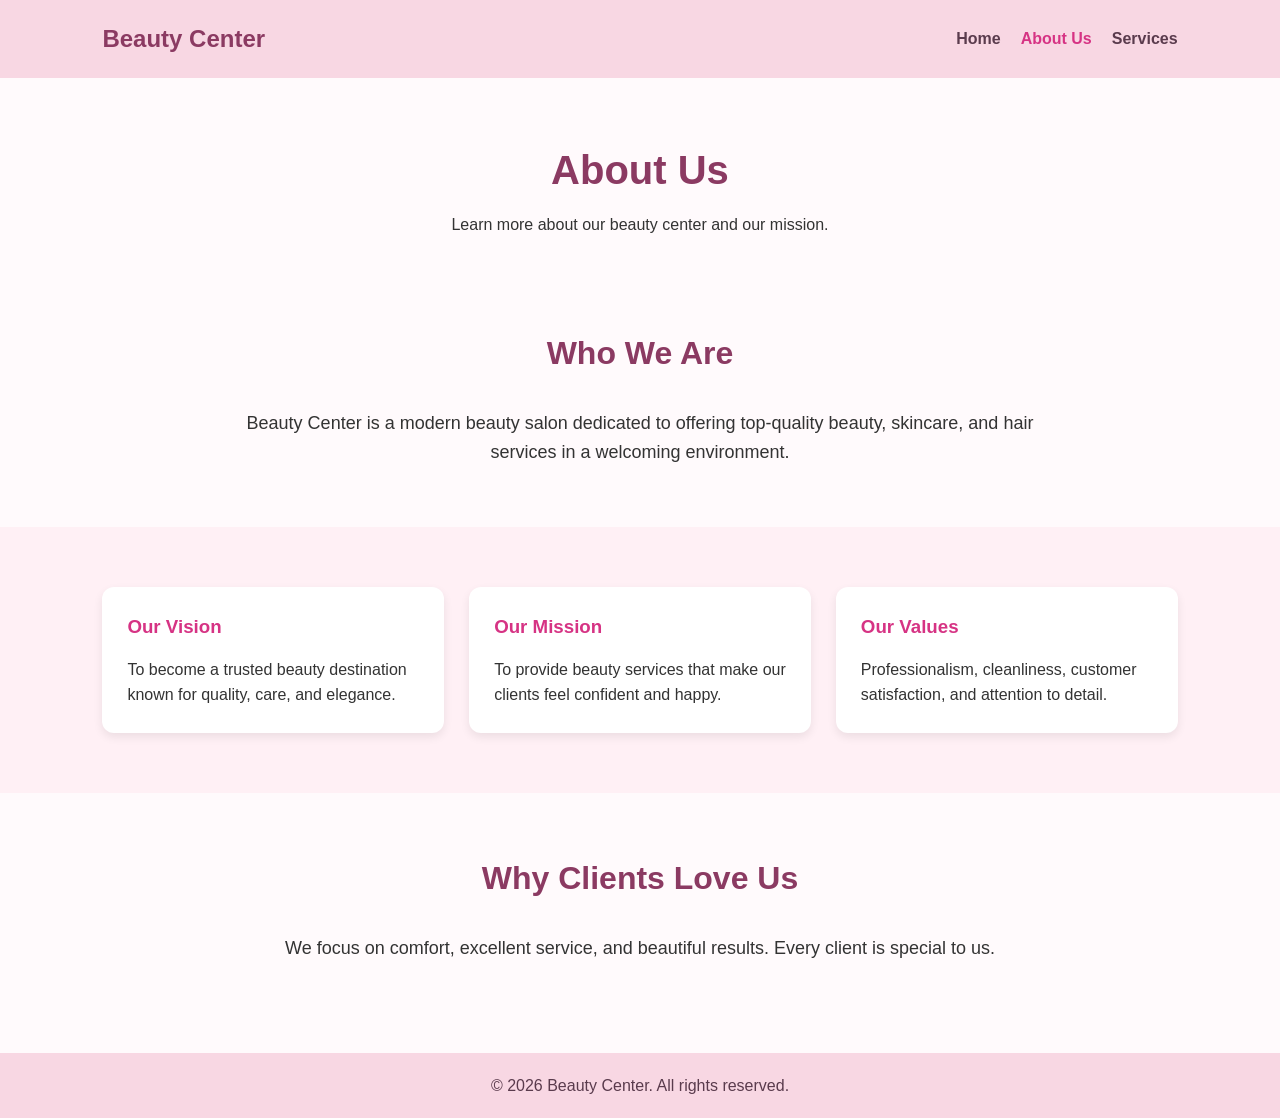
==== about.html @ 6f54ff1e "Add files via upload" ====
<!DOCTYPE html>
<html lang="en">
<head>
  <meta charset="UTF-8" />
  <meta name="viewport" content="width=device-width, initial-scale=1.0" />
  <title>Beauty Center - About Us</title>
  <link rel="stylesheet" href="style.css" />
</head>
<body>

  <header>
    <nav class="navbar">
      <div class="logo">Beauty Center</div>
      <ul class="nav-links">
        <li><a href="index.html">Home</a></li>
        <li><a href="about.html" class="active">About Us</a></li>
        <li><a href="services.html">Services</a></li>
      </ul>
    </nav>
  </header>

  <main>
    <section class="page-header">
      <h1>About Us</h1>
      <p>Learn more about our beauty center and our mission.</p>
    </section>

    <section class="section">
      <h2>Who We Are</h2>
      <p class="center-text">
        Beauty Center is a modern beauty salon dedicated to offering top-quality beauty,
        skincare, and hair services in a welcoming environment.
      </p>
    </section>

    <section class="section light-section">
      <div class="cards">
        <div class="card">
          <h3>Our Vision</h3>
          <p>To become a trusted beauty destination known for quality, care, and elegance.</p>
        </div>
        <div class="card">
          <h3>Our Mission</h3>
          <p>To provide beauty services that make our clients feel confident and happy.</p>
        </div>
        <div class="card">
          <h3>Our Values</h3>
          <p>Professionalism, cleanliness, customer satisfaction, and attention to detail.</p>
        </div>
      </div>
    </section>

    <section class="section">
      <h2>Why Clients Love Us</h2>
      <p class="center-text">
        We focus on comfort, excellent service, and beautiful results. Every client is special to us.
      </p>
    </section>
  </main>

  <footer>
    <p>&copy; 2026 Beauty Center. All rights reserved.</p>
  </footer>

  <script src="script.js"></script>
</body>
</html>
---- style.css ----
* {
  margin: 0;
  padding: 0;
  box-sizing: border-box;
}

body {
  font-family: Arial, sans-serif;
  background-color: #fffafc;
  color: #333;
  line-height: 1.6;
}

.navbar {
  background-color: #f8d7e3;
  display: flex;
  justify-content: space-between;
  align-items: center;
  padding: 20px 8%;
}

.logo {
  font-size: 24px;
  font-weight: bold;
  color: #8b3a62;
}

.nav-links {
  list-style: none;
  display: flex;
  gap: 20px;
}

.nav-links a {
  text-decoration: none;
  color: #5a3b4d;
  font-weight: bold;
  transition: 0.3s;
}

.nav-links a:hover,
.nav-links a.active {
  color: #d63384;
}

.hero {
  height: 85vh;
  display: flex;
  justify-content: center;
  align-items: center;
  text-align: center;
  background: linear-gradient(rgba(255, 240, 245, 0.8), rgba(255, 240, 245, 0.8)),
    url("https://images.unsplash.com/photo-1521590832167-7bcbfaa6381f?auto=format&fit=crop&w=1200&q=80");
  background-size: cover;
  background-position: center;
  padding: 20px;
}

.hero-text {
  max-width: 700px;
}

.hero-text h1 {
  font-size: 48px;
  color: #8b3a62;
  margin-bottom: 20px;
}

.hero-text p {
  font-size: 18px;
  margin-bottom: 25px;
}

.btn {
  display: inline-block;
  padding: 12px 25px;
  background-color: #d63384;
  color: white;
  text-decoration: none;
  border-radius: 8px;
  transition: 0.3s;
}

.btn:hover {
  background-color: #b82b70;
}

.section {
  padding: 60px 8%;
}

.light-section {
  background-color: #fff0f5;
}

.section h2 {
  text-align: center;
  margin-bottom: 30px;
  color: #8b3a62;
  font-size: 32px;
}

.center-text {
  text-align: center;
  max-width: 800px;
  margin: auto;
  font-size: 18px;
}

.cards {
  display: grid;
  grid-template-columns: repeat(3, 1fr);
  gap: 25px;
}

.card {
  background-color: white;
  padding: 25px;
  border-radius: 12px;
  box-shadow: 0 4px 10px rgba(0, 0, 0, 0.08);
  transition: 0.3s;
}

.card:hover {
  transform: translateY(-8px);
}

.card h3 {
  color: #d63384;
  margin-bottom: 15px;
}

.page-header {
  text-align: center;
  padding: 60px 20px 30px;
}

.page-header h1 {
  font-size: 40px;
  color: #8b3a62;
  margin-bottom: 10px;
}

footer {
  background-color: #f8d7e3;
  text-align: center;
  padding: 20px;
  color: #5a3b4d;
  margin-top: 30px;
}

/* Responsive */
@media (max-width: 992px) {
  .cards {
    grid-template-columns: repeat(2, 1fr);
  }

  .hero-text h1 {
    font-size: 38px;
  }
}

@media (max-width: 768px) {
  .navbar {
    flex-direction: column;
    gap: 15px;
  }

  .nav-links {
    flex-direction: column;
    text-align: center;
  }

  .cards {
    grid-template-columns: 1fr;
  }

  .hero {
    height: auto;
    padding: 80px 20px;
  }

  .hero-text h1 {
    font-size: 30px;
  }
}
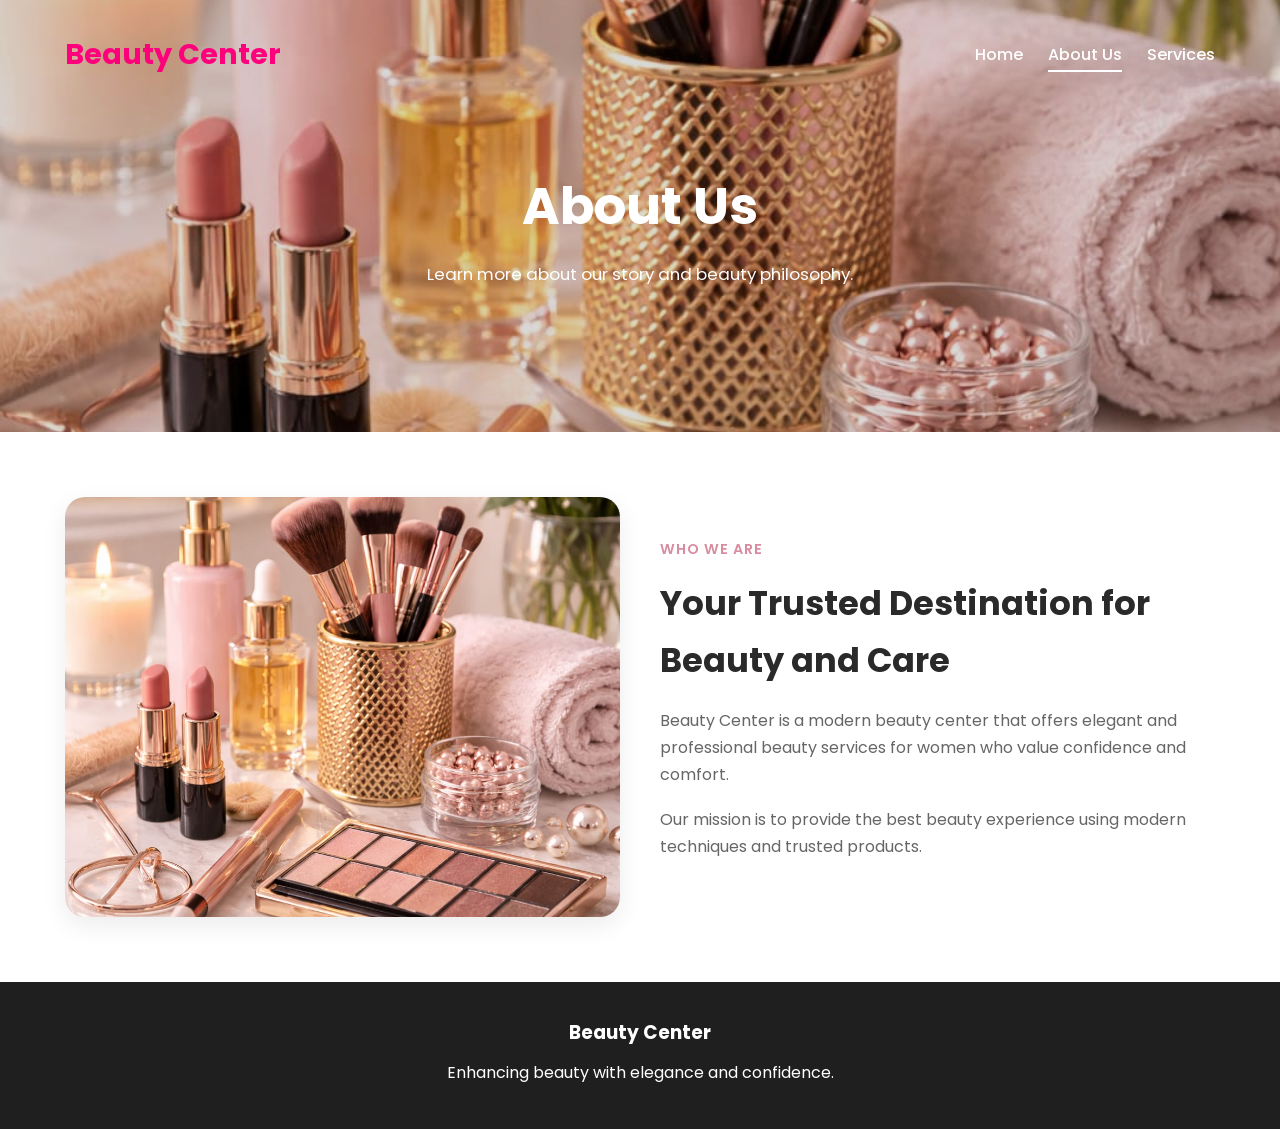
==== commit 1ea7c5c6: "Add files via upload" ====
--- a/about.html
+++ b/about.html
@@ -1,67 +1,76 @@
 <!DOCTYPE html>
 <html lang="en">
 <head>
-  <meta charset="UTF-8" />
-  <meta name="viewport" content="width=device-width, initial-scale=1.0" />
-  <title>Beauty Center - About Us</title>
-  <link rel="stylesheet" href="style.css" />
+<meta charset="UTF-8">
+<meta name="viewport" content="width=device-width, initial-scale=1.0">
+<title>Beauty Center | About Us</title>
+<link rel="stylesheet" href="style.css">
 </head>
+
 <body>
 
-  <header>
-    <nav class="navbar">
-      <div class="logo">Beauty Center</div>
-      <ul class="nav-links">
-        <li><a href="index.html">Home</a></li>
-        <li><a href="about.html" class="active">About Us</a></li>
-        <li><a href="services.html">Services</a></li>
-      </ul>
-    </nav>
-  </header>
+<header class="sub-header about-header">
 
-  <main>
-    <section class="page-header">
-      <h1>About Us</h1>
-      <p>Learn more about our beauty center and our mission.</p>
-    </section>
+<nav class="navbar container">
 
-    <section class="section">
-      <h2>Who We Are</h2>
-      <p class="center-text">
-        Beauty Center is a modern beauty salon dedicated to offering top-quality beauty,
-        skincare, and hair services in a welcoming environment.
-      </p>
-    </section>
+<a href="index.html" class="logo">Beauty <span>Center</span></a>
 
-    <section class="section light-section">
-      <div class="cards">
-        <div class="card">
-          <h3>Our Vision</h3>
-          <p>To become a trusted beauty destination known for quality, care, and elegance.</p>
-        </div>
-        <div class="card">
-          <h3>Our Mission</h3>
-          <p>To provide beauty services that make our clients feel confident and happy.</p>
-        </div>
-        <div class="card">
-          <h3>Our Values</h3>
-          <p>Professionalism, cleanliness, customer satisfaction, and attention to detail.</p>
-        </div>
-      </div>
-    </section>
+<div class="menu-toggle" id="menu-toggle">
+<span></span>
+<span></span>
+<span></span>
+</div>
 
-    <section class="section">
-      <h2>Why Clients Love Us</h2>
-      <p class="center-text">
-        We focus on comfort, excellent service, and beautiful results. Every client is special to us.
-      </p>
-    </section>
-  </main>
+<ul class="nav-links" id="nav-links">
+<li><a href="index.html">Home</a></li>
+<li><a href="about.html" class="active">About Us</a></li>
+<li><a href="services.html">Services</a></li>
+</ul>
 
-  <footer>
-    <p>&copy; 2026 Beauty Center. All rights reserved.</p>
-  </footer>
+</nav>
 
-  <script src="script.js"></script>
+<div class="sub-header-content container">
+<h1>About Us</h1>
+<p>Learn more about our story and beauty philosophy.</p>
+</div>
+
+</header>
+
+
+<section class="section container about-grid">
+
+<div class="about-image">
+<img src="images/about.jpg">
+</div>
+
+<div class="about-text">
+
+<span class="small-heading">Who We Are</span>
+
+<h2>Your Trusted Destination for Beauty and Care</h2>
+
+<p>
+Beauty Center is a modern beauty center that offers elegant and
+professional beauty services for women who value confidence and comfort.
+</p>
+
+<p>
+Our mission is to provide the best beauty experience using modern
+techniques and trusted products.
+</p>
+
+</div>
+
+</section>
+
+<footer class="footer">
+<div class="container footer-content">
+<h3>Beauty Center</h3>
+<p>Enhancing beauty with elegance and confidence.</p>
+</div>
+</footer>
+
+<script src="script.js"></script>
+
 </body>
 </html>
--- a/style.css
+++ b/style.css
@@ -1,186 +1,578 @@
+@import url('https://fonts.googleapis.com/css2?family=Poppins:wght@300;400;500;600;700&display=swap');
+
 * {
   margin: 0;
   padding: 0;
   box-sizing: border-box;
 }
 
+:root {
+  --primary: #d88ca0;
+  --secondary: #fff6f8;
+  --dark: #2a2a2a;
+  --text: #666;
+  --white: #ffffff;
+  --shadow: 0 8px 25px rgba(0, 0, 0, 0.08);
+  --transition: 0.3s ease;
+}
+
+html {
+  scroll-behavior: smooth;
+}
+
 body {
-  font-family: Arial, sans-serif;
-  background-color: #fffafc;
-  color: #333;
-  line-height: 1.6;
-}
-
+  font-family: 'Poppins', sans-serif;
+  color: var(--dark);
+  background: #fff;
+  line-height: 1.7;
+}
+
+img {
+  width: 100%;
+  display: block;
+}
+
+a {
+  text-decoration: none;
+}
+
+ul {
+  list-style: none;
+}
+
+.container {
+  width: 90%;
+  max-width: 1150px;
+  margin: auto;
+}
+
+.section {
+  padding: 65px 0;
+}
+
+.section-title {
+  text-align: center;
+  max-width: 750px;
+  margin: 0 auto 50px;
+}
+
+.section-title h2 {
+  font-size: 2.2rem;
+  margin-bottom: 12px;
+}
+
+.section-title p {
+  color: var(--text);
+}
+
+.small-heading {
+  color: var(--primary);
+  font-size: 0.9rem;
+  font-weight: 600;
+  letter-spacing: 1px;
+  text-transform: uppercase;
+}
+
+.btn {
+  display: inline-block;
+  padding: 13px 28px;
+  border-radius: 30px;
+  transition: var(--transition);
+  font-weight: 500;
+}
+
+.btn-primary {
+  background: var(--primary);
+  color: var(--white);
+}
+
+.btn-primary:hover {
+  transform: translateY(-3px);
+  box-shadow: 0 12px 25px rgba(216, 140, 160, 0.4);
+}
+
+.btn-secondary {
+  border: 2px solid var(--white);
+  color: var(--white);
+}
+
+.btn-secondary:hover {
+  background: var(--white);
+  color: var(--primary);
+}
+
+/* NAVBAR */
 .navbar {
-  background-color: #f8d7e3;
   display: flex;
   justify-content: space-between;
   align-items: center;
-  padding: 20px 8%;
+  padding: 30px 0;
+  position: absolute;
+  top: 0;
+  left: 50%;
+  transform: translateX(-50%);
+  width: 90%;
+  max-width: 1150px;
+  z-index: 100;
 }
 
 .logo {
-  font-size: 24px;
-  font-weight: bold;
-  color: #8b3a62;
+  font-size: 1.8rem;
+  font-weight: 700;
+  color: #ff007d;
+}
+
+.logo span {
+  color:V white;
 }
 
 .nav-links {
-  list-style: none;
   display: flex;
-  gap: 20px;
+  gap: 25px;
+  align-items: center;
 }
 
 .nav-links a {
-  text-decoration: none;
-  color: #5a3b4d;
-  font-weight: bold;
-  transition: 0.3s;
-}
-
-.nav-links a:hover,
-.nav-links a.active {
-  color: #d63384;
+  color: var(--white);
+  font-weight: 500;
+  position: relative;
+}
+
+.nav-links a::after {
+  content: "";
+  position: absolute;
+  left: 0;
+  bottom: -6px;
+  width: 0;
+  height: 2px;
+  background: var(--white);
+  transition: var(--transition);
+}
+
+.nav-links a:hover::after,
+.nav-links a.active::after {
+  width: 100%;
+}
+
+.menu-toggle {
+  display: none;
+  flex-direction: column;
+  gap: 5px;
+  cursor: pointer;
+}
+
+.menu-toggle span {
+  width: 26px;
+  height: 3px;
+  background: var(--white);
+  border-radius: 10px;
+}
+
+/* HERO */
+.hero-header {
+  position: relative;
 }
 
 .hero {
-  height: 85vh;
+  min-height: 100vh;
+  background: url('images/index.jpg') center center / cover no-repeat;
   display: flex;
-  justify-content: center;
   align-items: center;
-  text-align: center;
-  background: linear-gradient(rgba(255, 240, 245, 0.8), rgba(255, 240, 245, 0.8)),
-    url("https://images.unsplash.com/photo-1521590832167-7bcbfaa6381f?auto=format&fit=crop&w=1200&q=80");
-  background-size: cover;
-  background-position: center;
-  padding: 20px;
-}
-
-.hero-text {
-  max-width: 700px;
-}
-
-.hero-text h1 {
-  font-size: 48px;
-  color: #8b3a62;
-  margin-bottom: 20px;
-}
-
-.hero-text p {
-  font-size: 18px;
-  margin-bottom: 25px;
-}
-
-.btn {
-  display: inline-block;
-  padding: 12px 25px;
-  background-color: #d63384;
-  color: white;
-  text-decoration: none;
-  border-radius: 8px;
-  transition: 0.3s;
-}
-
-.btn:hover {
-  background-color: #b82b70;
-}
-
-.section {
-  padding: 60px 8%;
-}
-
-.light-section {
-  background-color: #fff0f5;
-}
-
-.section h2 {
-  text-align: center;
+  position: relative;
+  padding-top: 80px;
+}
+
+.overlay {
+  position: absolute;
+  inset: 0;
+  background: linear-gradient(to right, rgba(0, 0, 0, 0.10), rgba(216, 140, 160, 0.05));
+}
+
+.hero-content {
+  position: relative;
+  z-index: 2;
+  color: var(--white);
+  max-width: 650px;
+  margin-left: 120px;
+  margin-top: 40px;
+}
+
+.hero-content h1 {
+  font-size: 3.4rem;
+  line-height: 1.15;
+  margin-bottom: 22px;
+  font-weight: 700;
+}
+
+.hero-content p {
+  font-size: 1.05rem;
   margin-bottom: 30px;
-  color: #8b3a62;
-  font-size: 32px;
-}
-
-.center-text {
-  text-align: center;
-  max-width: 800px;
-  margin: auto;
-  font-size: 18px;
-}
-
-.cards {
+  max-width: 600px;
+}
+
+.hero-buttons {
+  display: flex;
+  gap: 15px;
+  flex-wrap: wrap;
+}
+
+/* FEATURES */
+.features {
   display: grid;
   grid-template-columns: repeat(3, 1fr);
   gap: 25px;
-}
-
-.card {
-  background-color: white;
-  padding: 25px;
-  border-radius: 12px;
-  box-shadow: 0 4px 10px rgba(0, 0, 0, 0.08);
-  transition: 0.3s;
-}
-
-.card:hover {
+  margin-bottom: 80px;
+}
+
+.feature-card {
+  background: var(--secondary);
+  padding: 35px 25px;
+  text-align: center;
+  border-radius: 18px;
+  box-shadow: var(--shadow);
+  transition: var(--transition);
+}
+
+.feature-card:hover {
   transform: translateY(-8px);
 }
 
-.card h3 {
-  color: #d63384;
-  margin-bottom: 15px;
-}
-
-.page-header {
-  text-align: center;
-  padding: 60px 20px 30px;
-}
-
-.page-header h1 {
-  font-size: 40px;
-  color: #8b3a62;
+.feature-card .icon {
+  font-size: 2rem;
+  margin-bottom: 12px;
+}
+
+.feature-card h3 {
   margin-bottom: 10px;
 }
 
-footer {
-  background-color: #f8d7e3;
-  text-align: center;
-  padding: 20px;
-  color: #5a3b4d;
-  margin-top: 30px;
-}
-
-/* Responsive */
+.feature-card p {
+  color: var(--text);
+}
+
+/* ABOUT PREVIEW */
+.about-preview {
+  background: #fffafb;
+}
+
+.about-grid {
+  display: grid;
+  grid-template-columns: repeat(2, 1fr);
+  gap: 40px;
+  align-items: center;
+}
+
+.about-image img {
+  width: 100%;
+  height: 420px;
+  object-fit: cover;
+  border-radius: 20px;
+  box-shadow: var(--shadow);
+}
+
+.about-text h2 {
+  font-size: 2.1rem;
+  margin: 12px 0 18px;
+}
+
+.about-text p {
+  color: var(--text);
+  margin-bottom: 18px;
+}
+
+/* SERVICES PREVIEW */
+.services-preview {
+  display: grid;
+  grid-template-columns: repeat(3, 1fr);
+  gap: 25px;
+}
+
+.service-preview-card {
+  background: var(--white);
+  border-radius: 18px;
+  overflow: hidden;
+  box-shadow: var(--shadow);
+  transition: var(--transition);
+}
+
+.service-preview-card:hover {
+  transform: translateY(-10px) scale(1.02);
+  box-shadow: 0 15px 35px rgba(0, 0, 0, 0.15);
+}
+
+.service-preview-card img {
+  width: 100%;
+  height: 260px;
+  object-fit: cover;
+  transition: 0.4s;
+}
+
+.service-preview-card:hover img {
+  transform: scale(1.07);
+}
+
+.service-preview-card h3 {
+  padding: 18px;
+  text-align: center;
+}
+
+.center-btn {
+  text-align: center;
+  margin-top: 35px;
+}
+
+/* SUB HEADER */
+.sub-header {
+  height: 48vh;
+  min-height: 320px;
+  background-size: cover;
+  background-position: center;
+  background-repeat: no-repeat;
+  display: flex;
+  flex-direction: column;
+  color: var(--white);
+  position: relative;
+}
+
+.about-header {
+  background: linear-gradient(rgba(0, 0, 0, 0.15), rgba(0, 0, 0, 0.15)), url('images/about.jpg') center/cover no-repeat;
+}
+
+.services-header {
+  background: linear-gradient(rgba(0, 0, 0, 0.15), rgba(0, 0, 0, 0.15)), url('images/services.jpg') center/cover no-repeat;
+}
+
+.sub-header-content {
+  flex: 1;
+  display: flex;
+  flex-direction: column;
+  justify-content: center;
+  align-items: center;
+  text-align: center;
+  padding-top: 40px;
+  padding-bottom: 20px;
+}
+
+.sub-header-content h1 {
+  font-size: 3.2rem;
+  margin-bottom: 10px;
+}
+
+.sub-header-content p {
+  font-size: 1.05rem;
+  max-width: 700px;
+  padding: 0 15px;
+}
+
+/* VALUES */
+.values-section {
+  background: #fffafb;
+}
+
+.values-grid {
+  display: grid;
+  grid-template-columns: repeat(3, 1fr);
+  gap: 25px;
+}
+
+.value-card {
+  background: var(--white);
+  padding: 30px 25px;
+  border-radius: 18px;
+  text-align: center;
+  box-shadow: var(--shadow);
+  transition: var(--transition);
+}
+
+.value-card:hover {
+  transform: translateY(-8px);
+}
+
+.value-card h3 {
+  margin-bottom: 10px;
+}
+
+.value-card p {
+  color: var(--text);
+}
+
+/* SERVICES PAGE */
+.services-grid {
+  display: grid;
+  grid-template-columns: repeat(3, 1fr);
+  gap: 25px;
+}
+
+.service-card {
+  background: var(--white);
+  border-radius: 18px;
+  overflow: hidden;
+  box-shadow: var(--shadow);
+  transition: var(--transition);
+}
+
+.service-card:hover {
+  transform: translateY(-10px) scale(1.02);
+  box-shadow: 0 15px 35px rgba(0, 0, 0, 0.15);
+}
+
+.service-card img {
+  width: 100%;
+  height: 260px;
+  object-fit: cover;
+  border-top-left-radius: 18px;
+  border-top-right-radius: 18px;
+  transition: 0.4s;
+}
+
+.service-card:hover img {
+  transform: scale(1.08);
+}
+
+.service-content {
+  padding: 22px;
+}
+
+.service-content h3 {
+  margin-bottom: 10px;
+}
+
+.service-content p {
+  color: var(--text);
+}
+
+/* FOOTER */
+.footer {
+  background: #1f1f1f;
+  color: var(--white);
+  padding: 35px 0;
+  text-align: center;
+}
+
+.footer-content h3 {
+  margin-bottom: 10px;
+}
+
+.footer-content p {
+  margin-bottom: 8px;
+}
+
+/* ANIMATION */
+.fade-in {
+  opacity: 0;
+  transform: translateY(25px);
+  transition: all 0.8s ease;
+}
+
+.fade-in.show {
+  opacity: 1;
+  transform: translateY(0);
+}
+
+/* RESPONSIVE */
 @media (max-width: 992px) {
-  .cards {
-    grid-template-columns: repeat(2, 1fr);
-  }
-
-  .hero-text h1 {
-    font-size: 38px;
+  .features,
+  .services-preview,
+  .values-grid,
+  .services-grid,
+  .about-grid {
+    grid-template-columns: 1fr 1fr;
+  }
+
+  .hero-content h1 {
+    font-size: 2.7rem;
+  }
+
+  .hero-content {
+    margin-left: 60px;
   }
 }
 
 @media (max-width: 768px) {
+  .menu-toggle {
+    display: flex;
+  }
+
+  .nav-links {
+    position: absolute;
+    top: 75px;
+    right: 0;
+    width: 220px;
+    background: rgba(32, 32, 32, 0.95);
+    flex-direction: column;
+    align-items: flex-start;
+    padding: 20px;
+    border-radius: 12px;
+    display: none;
+  }
+
+  .nav-links.show {
+    display: flex;
+  }
+
+  .features,
+  .services-preview,
+  .values-grid,
+  .services-grid,
+  .about-grid {
+    grid-template-columns: 1fr;
+  }
+
+  .hero-content {
+    margin-left: 0;
+    margin-top: 20px;
+    text-align: center;
+  }
+
+  .hero {
+    padding-top: 100px;
+  }
+
   .navbar {
+    padding: 20px 0;
+  }
+
+  .hero-content h1 {
+    font-size: 2.2rem;
+  }
+
+  .hero-content p {
+    font-size: 0.95rem;
+    max-width: 100%;
+  }
+
+  .section-title h2,
+  .about-text h2 {
+    font-size: 1.8rem;
+  }
+
+  .sub-header {
+    height: 40vh;
+    min-height: 260px;
+  }
+
+  .sub-header-content h1 {
+    font-size: 2.3rem;
+  }
+
+  .sub-header-content p {
+    font-size: 0.95rem;
+  }
+}
+
+@media (max-width: 480px) {
+  .btn {
+    width: 100%;
+    text-align: center;
+  }
+
+  .hero-buttons {
     flex-direction: column;
-    gap: 15px;
-  }
-
-  .nav-links {
-    flex-direction: column;
-    text-align: center;
-  }
-
-  .cards {
-    grid-template-columns: 1fr;
-  }
-
-  .hero {
-    height: auto;
-    padding: 80px 20px;
-  }
-
-  .hero-text h1 {
-    font-size: 30px;
-  }
-}+  }
+
+  .logo {
+    font-size: 1.5rem;
+  }
+}
+ 
+  
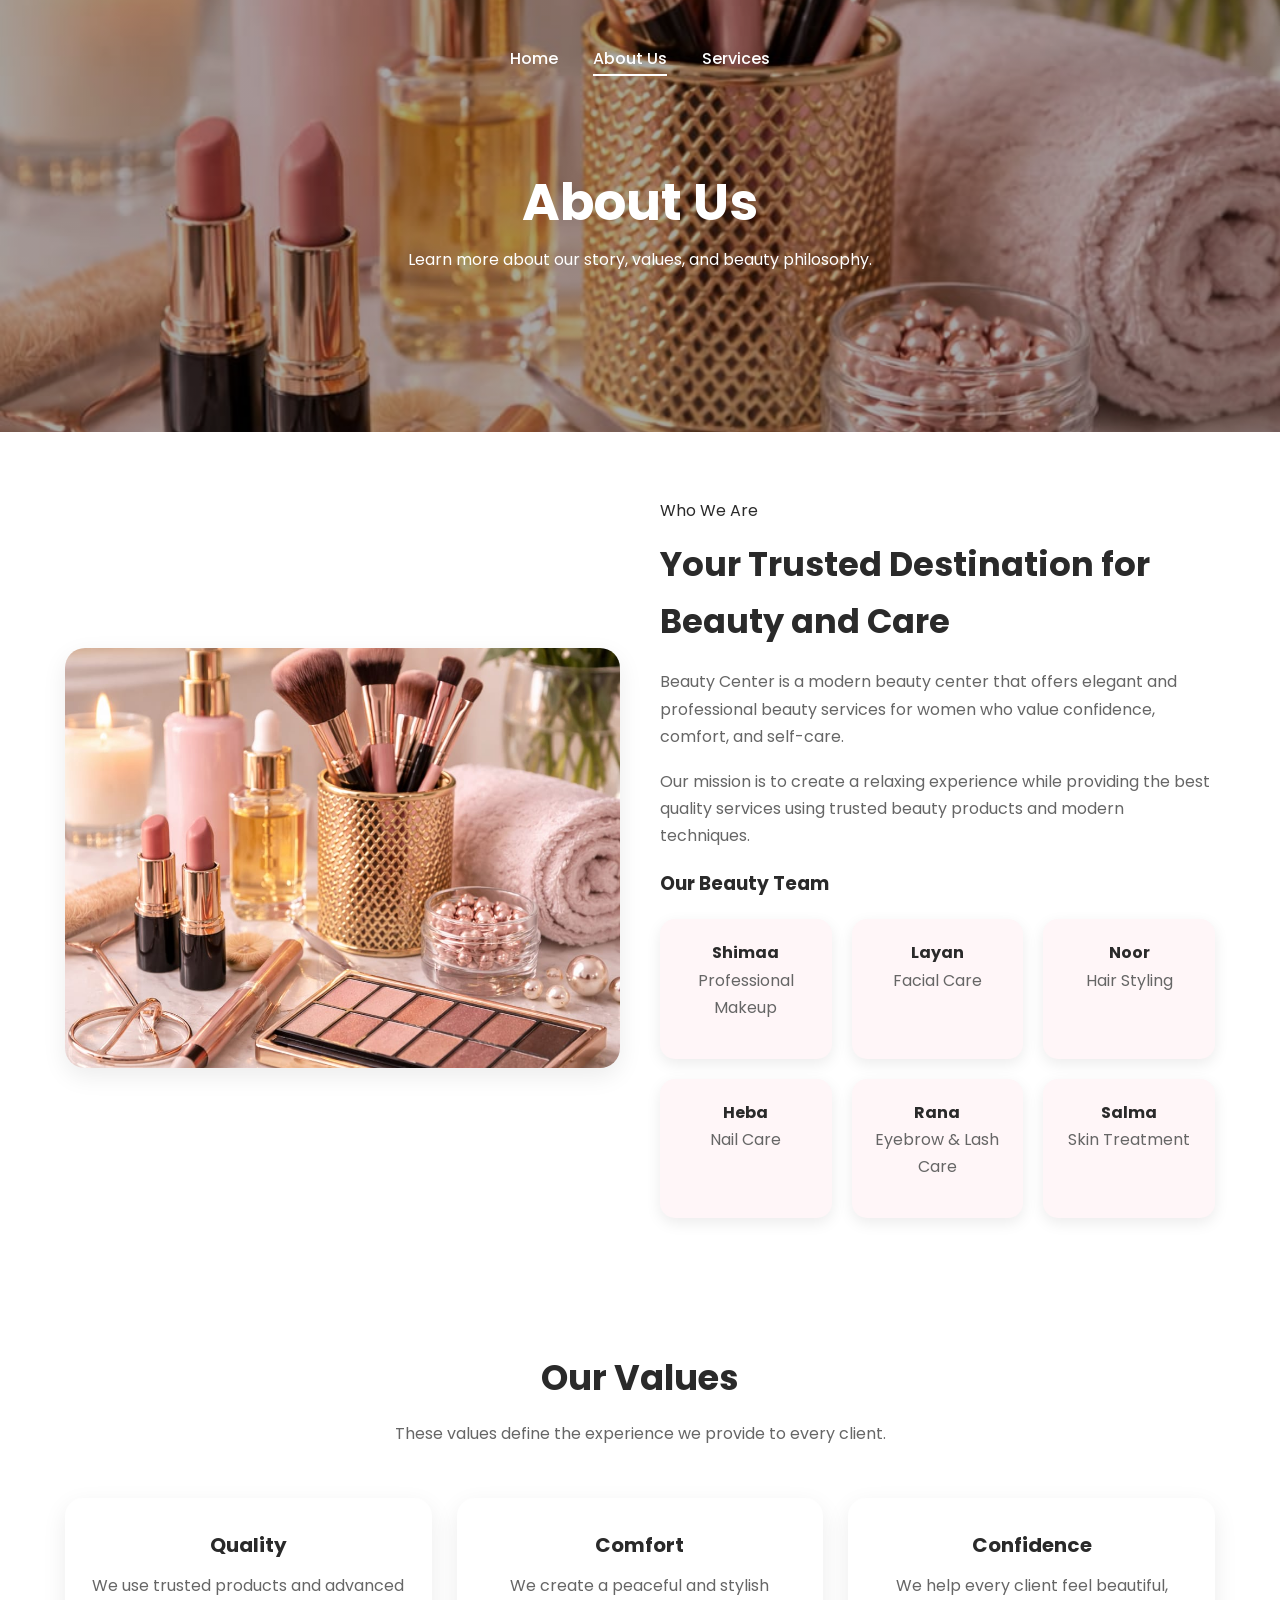
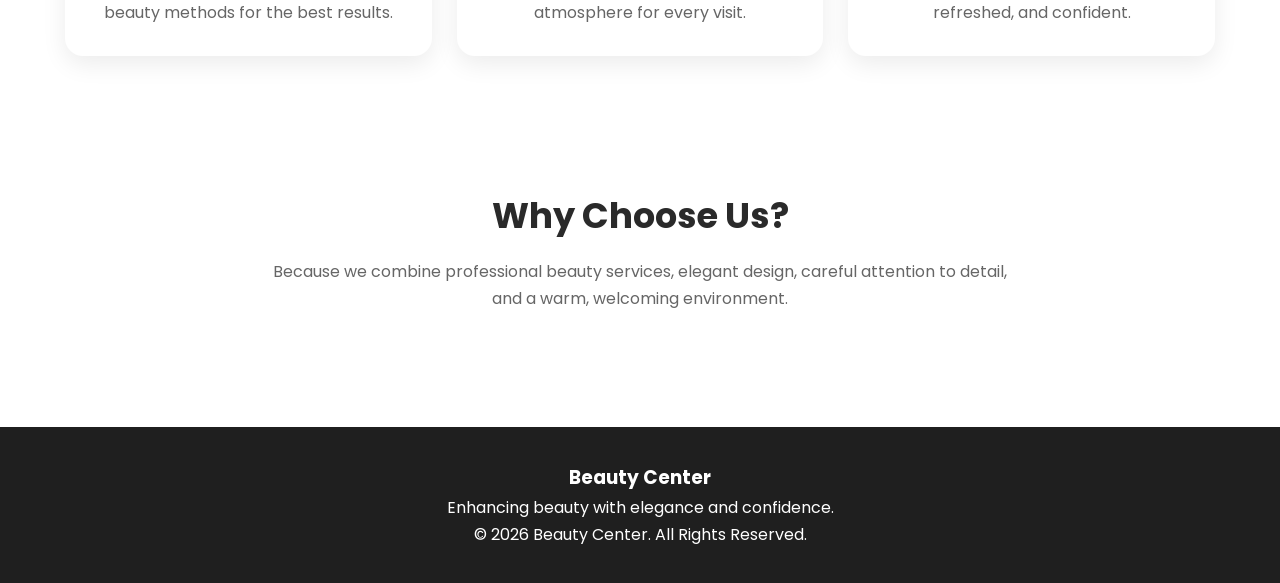
==== commit 8fab8e67: "Add files via upload" ====
--- a/about.html
+++ b/about.html
@@ -1,76 +1,135 @@
 <!DOCTYPE html>
 <html lang="en">
 <head>
-<meta charset="UTF-8">
-<meta name="viewport" content="width=device-width, initial-scale=1.0">
-<title>Beauty Center | About Us</title>
-<link rel="stylesheet" href="style.css">
+  <meta charset="UTF-8" />
+  <meta name="viewport" content="width=device-width, initial-scale=1.0" />
+  <title>Beauty Center | About Us</title>
+  <link rel="stylesheet" href="style.css" />
 </head>
-
 <body>
 
-<header class="sub-header about-header">
+  <header class="sub-header about-header">
+    <nav class="navbar container">
 
-<nav class="navbar container">
+      <div class="menu-toggle" id="menu-toggle">
+        <span></span>
+        <span></span>
+        <span></span>
+      </div>
 
-<a href="index.html" class="logo">Beauty <span>Center</span></a>
+      <ul class="nav-links" id="nav-links">
+        <li><a href="index.html">Home</a></li>
+        <li><a href="about.html" class="active">About Us</a></li>
+        <li><a href="services.html">Services</a></li>
+      </ul>
+    </nav>
 
-<div class="menu-toggle" id="menu-toggle">
-<span></span>
-<span></span>
-<span></span>
-</div>
+    <div class="sub-header-content container">
+      <h1>About Us</h1>
+      <p>Learn more about our story, values, and beauty philosophy.</p>
+    </div>
+  </header>
 
-<ul class="nav-links" id="nav-links">
-<li><a href="index.html">Home</a></li>
-<li><a href="about.html" class="active">About Us</a></li>
-<li><a href="services.html">Services</a></li>
-</ul>
+  <main>
+    <section class="section container about-grid">
+      <div class="about-image fade-in">
+        <img src="images/about.jpg" alt="About Beauty Center">
+      </div>
 
-</nav>
+      <div class="about-text fade-in">
+        <span class="small-heading">Who We Are</span>
+        <h2>Your Trusted Destination for Beauty and Care</h2>
+        <p>
+          Beauty Center is a modern beauty center that offers elegant and
+          professional beauty services for women who value confidence, comfort,
+          and self-care.
+        </p>
+        <p>
+          Our mission is to create a relaxing experience while providing the best
+          quality services using trusted beauty products and modern techniques.
+        </p>
 
-<div class="sub-header-content container">
-<h1>About Us</h1>
-<p>Learn more about our story and beauty philosophy.</p>
-</div>
+        <h3>Our Beauty Team</h3>
 
-</header>
+        <div class="team-grid">
+          <div class="team-card">
+            <h4>Shimaa</h4>
+            <p>Professional Makeup</p>
+          </div>
 
+          <div class="team-card">
+            <h4>Layan</h4>
+            <p>Facial Care</p>
+          </div>
 
-<section class="section container about-grid">
+          <div class="team-card">
+            <h4>Noor</h4>
+            <p>Hair Styling</p>
+          </div>
 
-<div class="about-image">
-<img src="images/about.jpg">
-</div>
+          <div class="team-card">
+            <h4>Heba</h4>
+            <p>Nail Care</p>
+          </div>
 
-<div class="about-text">
+          <div class="team-card">
+            <h4>Rana</h4>
+            <p>Eyebrow & Lash Care</p>
+          </div>
 
-<span class="small-heading">Who We Are</span>
+          <div class="team-card">
+            <h4>Salma</h4>
+            <p>Skin Treatment</p>
+          </div>
+        </div>
+      </div>
+    </section>
 
-<h2>Your Trusted Destination for Beauty and Care</h2>
+    <section class="values-section section">
+      <div class="container">
+        <div class="section-title fade-in">
+          <h2>Our Values</h2>
+          <p>These values define the experience we provide to every client.</p>
+        </div>
 
-<p>
-Beauty Center is a modern beauty center that offers elegant and
-professional beauty services for women who value confidence and comfort.
-</p>
+        <div class="values-grid">
+          <div class="value-card fade-in">
+            <h3>Quality</h3>
+            <p>We use trusted products and advanced beauty methods for the best results.</p>
+          </div>
 
-<p>
-Our mission is to provide the best beauty experience using modern
-techniques and trusted products.
-</p>
+          <div class="value-card fade-in">
+            <h3>Comfort</h3>
+            <p>We create a peaceful and stylish atmosphere for every visit.</p>
+          </div>
 
-</div>
+          <div class="value-card fade-in">
+            <h3>Confidence</h3>
+            <p>We help every client feel beautiful, refreshed, and confident.</p>
+          </div>
+        </div>
+      </div>
+    </section>
 
-</section>
+    <section class="section container fade-in">
+      <div class="section-title">
+        <h2>Why Choose Us?</h2>
+        <p>
+          Because we combine professional beauty services, elegant design,
+          careful attention to detail, and a warm, welcoming environment.
+        </p>
+      </div>
+    </section>
+  </main>
 
-<footer class="footer">
-<div class="container footer-content">
-<h3>Beauty Center</h3>
-<p>Enhancing beauty with elegance and confidence.</p>
-</div>
-</footer>
+  <footer class="footer">
+    <div class="container footer-content">
+      <h3>Beauty Center</h3>
+      <p>Enhancing beauty with elegance and confidence.</p>
+      <p>© 2026 Beauty Center. All Rights Reserved.</p>
+    </div>
+  </footer>
 
-<script src="script.js"></script>
-
+  <script src="script.js"></script>
 </body>
 </html>
--- a/style.css
+++ b/style.css
@@ -1,578 +1,424 @@
 @import url('https://fonts.googleapis.com/css2?family=Poppins:wght@300;400;500;600;700&display=swap');
 
-* {
-  margin: 0;
-  padding: 0;
-  box-sizing: border-box;
-}
-
-:root {
-  --primary: #d88ca0;
-  --secondary: #fff6f8;
-  --dark: #2a2a2a;
-  --text: #666;
-  --white: #ffffff;
-  --shadow: 0 8px 25px rgba(0, 0, 0, 0.08);
-  --transition: 0.3s ease;
-}
-
-html {
-  scroll-behavior: smooth;
-}
-
-body {
-  font-family: 'Poppins', sans-serif;
-  color: var(--dark);
-  background: #fff;
-  line-height: 1.7;
-}
-
-img {
-  width: 100%;
-  display: block;
-}
-
-a {
-  text-decoration: none;
-}
-
-ul {
-  list-style: none;
-}
-
-.container {
-  width: 90%;
-  max-width: 1150px;
-  margin: auto;
-}
-
-.section {
-  padding: 65px 0;
-}
-
-.section-title {
-  text-align: center;
-  max-width: 750px;
-  margin: 0 auto 50px;
-}
-
-.section-title h2 {
-  font-size: 2.2rem;
-  margin-bottom: 12px;
-}
-
-.section-title p {
-  color: var(--text);
-}
-
-.small-heading {
-  color: var(--primary);
-  font-size: 0.9rem;
-  font-weight: 600;
-  letter-spacing: 1px;
-  text-transform: uppercase;
-}
-
-.btn {
-  display: inline-block;
-  padding: 13px 28px;
-  border-radius: 30px;
-  transition: var(--transition);
-  font-weight: 500;
-}
-
-.btn-primary {
-  background: var(--primary);
-  color: var(--white);
-}
-
-.btn-primary:hover {
-  transform: translateY(-3px);
-  box-shadow: 0 12px 25px rgba(216, 140, 160, 0.4);
-}
-
-.btn-secondary {
-  border: 2px solid var(--white);
-  color: var(--white);
-}
-
-.btn-secondary:hover {
-  background: var(--white);
-  color: var(--primary);
+*{
+margin:0;
+padding:0;
+box-sizing:border-box;
+}
+
+:root{
+--primary:#d88ca0;
+--secondary:#fff6f8;
+--dark:#2a2a2a;
+--text:#666;
+--white:#ffffff;
+--shadow:0 8px 25px rgba(0,0,0,0.08);
+--transition:0.3s ease;
+}
+
+body{
+font-family:'Poppins',sans-serif;
+color:var(--dark);
+background:#fff;
+line-height:1.7;
+}
+
+img{
+width:100%;
+display:block;
+}
+
+a{
+text-decoration:none;
+}
+
+ul{
+list-style:none;
+}
+
+.container{
+width:90%;
+max-width:1150px;
+margin:auto;
+}
+
+.section{
+padding:65px 0;
+}
+
+.section-title{
+text-align:center;
+max-width:750px;
+margin:0 auto 50px;
+}
+
+.section-title h2{
+font-size:2.2rem;
+margin-bottom:12px;
+}
+
+.section-title p{
+color:var(--text);
+}
+
+/* BUTTON */
+
+.btn{
+display:inline-block;
+padding:13px 28px;
+border-radius:30px;
+transition:0.3s;
+font-weight:500;
+}
+
+.btn-primary{
+background:var(--primary);
+color:white;
+}
+
+.btn-primary:hover{
+transform:translateY(-4px);
+box-shadow:0 15px 30px rgba(216,140,160,0.5);
+}
+
+.btn-secondary{
+border:2px solid white;
+color:white;
 }
 
 /* NAVBAR */
-.navbar {
-  display: flex;
-  justify-content: space-between;
-  align-items: center;
-  padding: 30px 0;
-  position: absolute;
-  top: 0;
-  left: 50%;
-  transform: translateX(-50%);
-  width: 90%;
-  max-width: 1150px;
-  z-index: 100;
-}
-
-.logo {
-  font-size: 1.8rem;
-  font-weight: 700;
-  color: #ff007d;
-}
-
-.logo span {
-  color:V white;
-}
-
-.nav-links {
-  display: flex;
-  gap: 25px;
-  align-items: center;
-}
-
-.nav-links a {
-  color: var(--white);
-  font-weight: 500;
-  position: relative;
-}
-
-.nav-links a::after {
-  content: "";
-  position: absolute;
-  left: 0;
-  bottom: -6px;
-  width: 0;
-  height: 2px;
-  background: var(--white);
-  transition: var(--transition);
+
+.navbar{
+display:flex;
+justify-content:center;
+align-items:center;
+padding:25px 0;
+position:absolute;
+top:20px;
+left:50%;
+transform:translateX(-50%);
+width:90%;
+max-width:1150px;
+z-index:100;
+}
+
+.nav-links{
+display:flex;
+gap:35px;
+}
+
+.nav-links a{
+color:white;
+font-weight:500;
+position:relative;
+}
+
+.nav-links a::after{
+content:"";
+position:absolute;
+left:0;
+bottom:-6px;
+width:0;
+height:2px;
+background:white;
+transition:0.3s;
 }
 
 .nav-links a:hover::after,
-.nav-links a.active::after {
-  width: 100%;
-}
-
-.menu-toggle {
-  display: none;
-  flex-direction: column;
-  gap: 5px;
-  cursor: pointer;
-}
-
-.menu-toggle span {
-  width: 26px;
-  height: 3px;
-  background: var(--white);
-  border-radius: 10px;
+.nav-links a.active::after{
+width:100%;
 }
 
 /* HERO */
-.hero-header {
-  position: relative;
-}
-
-.hero {
-  min-height: 100vh;
-  background: url('images/index.jpg') center center / cover no-repeat;
-  display: flex;
-  align-items: center;
-  position: relative;
-  padding-top: 80px;
-}
-
-.overlay {
-  position: absolute;
-  inset: 0;
-  background: linear-gradient(to right, rgba(0, 0, 0, 0.10), rgba(216, 140, 160, 0.05));
-}
-
-.hero-content {
-  position: relative;
-  z-index: 2;
-  color: var(--white);
-  max-width: 650px;
-  margin-left: 120px;
-  margin-top: 40px;
-}
-
-.hero-content h1 {
-  font-size: 3.4rem;
-  line-height: 1.15;
-  margin-bottom: 22px;
-  font-weight: 700;
-}
-
-.hero-content p {
-  font-size: 1.05rem;
-  margin-bottom: 30px;
-  max-width: 600px;
-}
-
-.hero-buttons {
-  display: flex;
-  gap: 15px;
-  flex-wrap: wrap;
+
+.hero{
+min-height:100vh;
+background:url('images/index.jpg') center/cover no-repeat;
+display:flex;
+align-items:center;
+position:relative;
+}
+
+.overlay{
+position:absolute;
+inset:0;
+background:rgba(0,0,0,0.35);
+}
+
+.hero-content{
+position:relative;
+z-index:2;
+color:white;
+max-width:650px;
+margin-left:70px;
+}
+
+.hero-content h1{
+font-size:3.3rem;
+margin-bottom:20px;
+}
+
+.hero-content p{
+margin-bottom:30px;
+color:white;
+}
+
+.hero-buttons{
+display:flex;
+gap:15px;
 }
 
 /* FEATURES */
-.features {
-  display: grid;
-  grid-template-columns: repeat(3, 1fr);
-  gap: 25px;
-  margin-bottom: 80px;
-}
-
-.feature-card {
-  background: var(--secondary);
-  padding: 35px 25px;
-  text-align: center;
-  border-radius: 18px;
-  box-shadow: var(--shadow);
-  transition: var(--transition);
-}
-
-.feature-card:hover {
-  transform: translateY(-8px);
-}
-
-.feature-card .icon {
-  font-size: 2rem;
-  margin-bottom: 12px;
-}
-
-.feature-card h3 {
-  margin-bottom: 10px;
-}
-
-.feature-card p {
-  color: var(--text);
-}
-
-/* ABOUT PREVIEW */
-.about-preview {
-  background: #fffafb;
-}
-
-.about-grid {
-  display: grid;
-  grid-template-columns: repeat(2, 1fr);
-  gap: 40px;
-  align-items: center;
-}
-
-.about-image img {
-  width: 100%;
-  height: 420px;
-  object-fit: cover;
-  border-radius: 20px;
-  box-shadow: var(--shadow);
-}
-
-.about-text h2 {
-  font-size: 2.1rem;
-  margin: 12px 0 18px;
-}
-
-.about-text p {
-  color: var(--text);
-  margin-bottom: 18px;
-}
-
-/* SERVICES PREVIEW */
-.services-preview {
-  display: grid;
-  grid-template-columns: repeat(3, 1fr);
-  gap: 25px;
-}
-
-.service-preview-card {
-  background: var(--white);
-  border-radius: 18px;
-  overflow: hidden;
-  box-shadow: var(--shadow);
-  transition: var(--transition);
-}
-
-.service-preview-card:hover {
-  transform: translateY(-10px) scale(1.02);
-  box-shadow: 0 15px 35px rgba(0, 0, 0, 0.15);
-}
-
-.service-preview-card img {
-  width: 100%;
-  height: 260px;
-  object-fit: cover;
-  transition: 0.4s;
-}
-
-.service-preview-card:hover img {
-  transform: scale(1.07);
-}
-
-.service-preview-card h3 {
-  padding: 18px;
-  text-align: center;
-}
-
-.center-btn {
-  text-align: center;
-  margin-top: 35px;
+
+.features{
+display:grid;
+grid-template-columns:repeat(3,1fr);
+gap:25px;
+margin-bottom:80px;
+}
+
+.feature-card{
+background:var(--secondary);
+padding:35px 25px;
+text-align:center;
+border-radius:18px;
+box-shadow:var(--shadow);
+transition:0.3s;
+}
+
+.feature-card:hover{
+transform:translateY(-8px);
+}
+
+/* ABOUT */
+
+.about-grid{
+display:grid;
+grid-template-columns:repeat(2,1fr);
+gap:40px;
+align-items:center;
+}
+
+.about-image img{
+height:420px;
+object-fit:cover;
+border-radius:20px;
+box-shadow:var(--shadow);
+}
+
+.about-text h2{
+font-size:2.1rem;
+margin:12px 0 18px;
+}
+
+.about-text p{
+color:var(--text);
+margin-bottom:18px;
+}
+
+/* TEAM */
+
+.team-grid{
+display:grid;
+grid-template-columns:repeat(3,1fr);
+gap:20px;
+margin-top:20px;
+}
+
+.team-card{
+background:#fff6f8;
+padding:20px;
+border-radius:15px;
+text-align:center;
+box-shadow:0 5px 15px rgba(0,0,0,0.08);
+transition:0.3s;
+}
+
+.team-card:hover{
+transform:translateY(-5px);
+}
+
+/* VALUES */
+
+.values-grid{
+display:grid;
+grid-template-columns:repeat(3,1fr);
+gap:25px;
+margin-top:30px;
+}
+
+.value-card{
+background:#ffffff;
+padding:30px 25px;
+border-radius:18px;
+text-align:center;
+box-shadow:0 8px 25px rgba(0,0,0,0.08);
+transition:0.3s;
+}
+
+.value-card:hover{
+transform:translateY(-8px);
+}
+
+.value-card h3{
+margin-bottom:10px;
+font-size:20px;
+}
+
+.value-card p{
+color:#666;
+}
+
+/* SERVICES */
+
+.services-grid{
+display:grid;
+grid-template-columns:repeat(3,1fr);
+gap:25px;
+}
+
+.service-card{
+background:white;
+border-radius:18px;
+overflow:hidden;
+box-shadow:var(--shadow);
+transition:0.4s;
+}
+
+.service-card:hover{
+transform:translateY(-12px) scale(1.03);
+box-shadow:0 20px 40px rgba(0,0,0,0.18);
+}
+
+.service-card img{
+height:260px;
+object-fit:cover;
+transition:0.4s;
+}
+
+.service-card:hover img{
+transform:scale(1.08);
+}
+
+.service-content{
+padding:22px;
+}
+
+.service-content p{
+color:var(--text);
+}
+
+/* BOOKING */
+
+.booking{
+margin-top:70px;
+text-align:center;
+}
+
+.booking-form{
+max-width:450px;
+margin:20px auto;
+display:flex;
+flex-direction:column;
+gap:12px;
+}
+
+.booking-form input{
+padding:12px;
+border-radius:8px;
+border:1px solid #ddd;
+}
+
+.booking-form button{
+background:#d88ca0;
+color:white;
+border:none;
+padding:12px;
+border-radius:25px;
+cursor:pointer;
 }
 
 /* SUB HEADER */
-.sub-header {
-  height: 48vh;
-  min-height: 320px;
-  background-size: cover;
-  background-position: center;
-  background-repeat: no-repeat;
-  display: flex;
-  flex-direction: column;
-  color: var(--white);
-  position: relative;
-}
-
-.about-header {
-  background: linear-gradient(rgba(0, 0, 0, 0.15), rgba(0, 0, 0, 0.15)), url('images/about.jpg') center/cover no-repeat;
-}
-
-.services-header {
-  background: linear-gradient(rgba(0, 0, 0, 0.15), rgba(0, 0, 0, 0.15)), url('images/services.jpg') center/cover no-repeat;
-}
-
-.sub-header-content {
-  flex: 1;
-  display: flex;
-  flex-direction: column;
-  justify-content: center;
-  align-items: center;
-  text-align: center;
-  padding-top: 40px;
-  padding-bottom: 20px;
-}
-
-.sub-header-content h1 {
-  font-size: 3.2rem;
-  margin-bottom: 10px;
-}
-
-.sub-header-content p {
-  font-size: 1.05rem;
-  max-width: 700px;
-  padding: 0 15px;
-}
-
-/* VALUES */
-.values-section {
-  background: #fffafb;
-}
-
-.values-grid {
-  display: grid;
-  grid-template-columns: repeat(3, 1fr);
-  gap: 25px;
-}
-
-.value-card {
-  background: var(--white);
-  padding: 30px 25px;
-  border-radius: 18px;
-  text-align: center;
-  box-shadow: var(--shadow);
-  transition: var(--transition);
-}
-
-.value-card:hover {
-  transform: translateY(-8px);
-}
-
-.value-card h3 {
-  margin-bottom: 10px;
-}
-
-.value-card p {
-  color: var(--text);
-}
-
-/* SERVICES PAGE */
-.services-grid {
-  display: grid;
-  grid-template-columns: repeat(3, 1fr);
-  gap: 25px;
-}
-
-.service-card {
-  background: var(--white);
-  border-radius: 18px;
-  overflow: hidden;
-  box-shadow: var(--shadow);
-  transition: var(--transition);
-}
-
-.service-card:hover {
-  transform: translateY(-10px) scale(1.02);
-  box-shadow: 0 15px 35px rgba(0, 0, 0, 0.15);
-}
-
-.service-card img {
-  width: 100%;
-  height: 260px;
-  object-fit: cover;
-  border-top-left-radius: 18px;
-  border-top-right-radius: 18px;
-  transition: 0.4s;
-}
-
-.service-card:hover img {
-  transform: scale(1.08);
-}
-
-.service-content {
-  padding: 22px;
-}
-
-.service-content h3 {
-  margin-bottom: 10px;
-}
-
-.service-content p {
-  color: var(--text);
+
+.sub-header{
+height:48vh;
+min-height:320px;
+background-size:cover;
+background-position:center;
+display:flex;
+flex-direction:column;
+position:relative;
+}
+
+.about-header{
+background:linear-gradient(rgba(0,0,0,0.35),rgba(0,0,0,0.35)),
+url('images/about.jpg') center/cover no-repeat;
+}
+
+.services-header{
+background:linear-gradient(rgba(0,0,0,0.35),rgba(0,0,0,0.35)),
+url('images/services.jpg') center/cover no-repeat;
+}
+
+.sub-header-content{
+flex:1;
+display:flex;
+flex-direction:column;
+justify-content:center;
+align-items:center;
+text-align:center;
+}
+
+.sub-header-content h1{
+font-size:3.2rem;
+color:white;
+}
+
+.sub-header-content p{
+color:white;
 }
 
 /* FOOTER */
-.footer {
-  background: #1f1f1f;
-  color: var(--white);
-  padding: 35px 0;
-  text-align: center;
-}
-
-.footer-content h3 {
-  margin-bottom: 10px;
-}
-
-.footer-content p {
-  margin-bottom: 8px;
+
+.footer{
+background:#1f1f1f;
+color:white;
+padding:35px 0;
+text-align:center;
 }
 
 /* ANIMATION */
-.fade-in {
-  opacity: 0;
-  transform: translateY(25px);
-  transition: all 0.8s ease;
-}
-
-.fade-in.show {
-  opacity: 1;
-  transform: translateY(0);
+
+.fade-in{
+opacity:0;
+transform:translateY(25px);
+transition:0.8s;
+}
+
+.fade-in.show{
+opacity:1;
+transform:translateY(0);
 }
 
 /* RESPONSIVE */
-@media (max-width: 992px) {
-  .features,
-  .services-preview,
-  .values-grid,
-  .services-grid,
-  .about-grid {
-    grid-template-columns: 1fr 1fr;
-  }
-
-  .hero-content h1 {
-    font-size: 2.7rem;
-  }
-
-  .hero-content {
-    margin-left: 60px;
-  }
-}
-
-@media (max-width: 768px) {
-  .menu-toggle {
-    display: flex;
-  }
-
-  .nav-links {
-    position: absolute;
-    top: 75px;
-    right: 0;
-    width: 220px;
-    background: rgba(32, 32, 32, 0.95);
-    flex-direction: column;
-    align-items: flex-start;
-    padding: 20px;
-    border-radius: 12px;
-    display: none;
-  }
-
-  .nav-links.show {
-    display: flex;
-  }
-
-  .features,
-  .services-preview,
-  .values-grid,
-  .services-grid,
-  .about-grid {
-    grid-template-columns: 1fr;
-  }
-
-  .hero-content {
-    margin-left: 0;
-    margin-top: 20px;
-    text-align: center;
-  }
-
-  .hero {
-    padding-top: 100px;
-  }
-
-  .navbar {
-    padding: 20px 0;
-  }
-
-  .hero-content h1 {
-    font-size: 2.2rem;
-  }
-
-  .hero-content p {
-    font-size: 0.95rem;
-    max-width: 100%;
-  }
-
-  .section-title h2,
-  .about-text h2 {
-    font-size: 1.8rem;
-  }
-
-  .sub-header {
-    height: 40vh;
-    min-height: 260px;
-  }
-
-  .sub-header-content h1 {
-    font-size: 2.3rem;
-  }
-
-  .sub-header-content p {
-    font-size: 0.95rem;
-  }
-}
-
-@media (max-width: 480px) {
-  .btn {
-    width: 100%;
-    text-align: center;
-  }
-
-  .hero-buttons {
-    flex-direction: column;
-  }
-
-  .logo {
-    font-size: 1.5rem;
-  }
-}
- 
-  +
+@media(max-width:768px){
+
+.features,
+.services-grid,
+.about-grid,
+.team-grid,
+.values-grid{
+grid-template-columns:1fr;
+}
+
+.hero-content{
+margin-left:0;
+text-align:center;
+}
+
+.hero-buttons{
+flex-direction:column;
+}
+
+}
